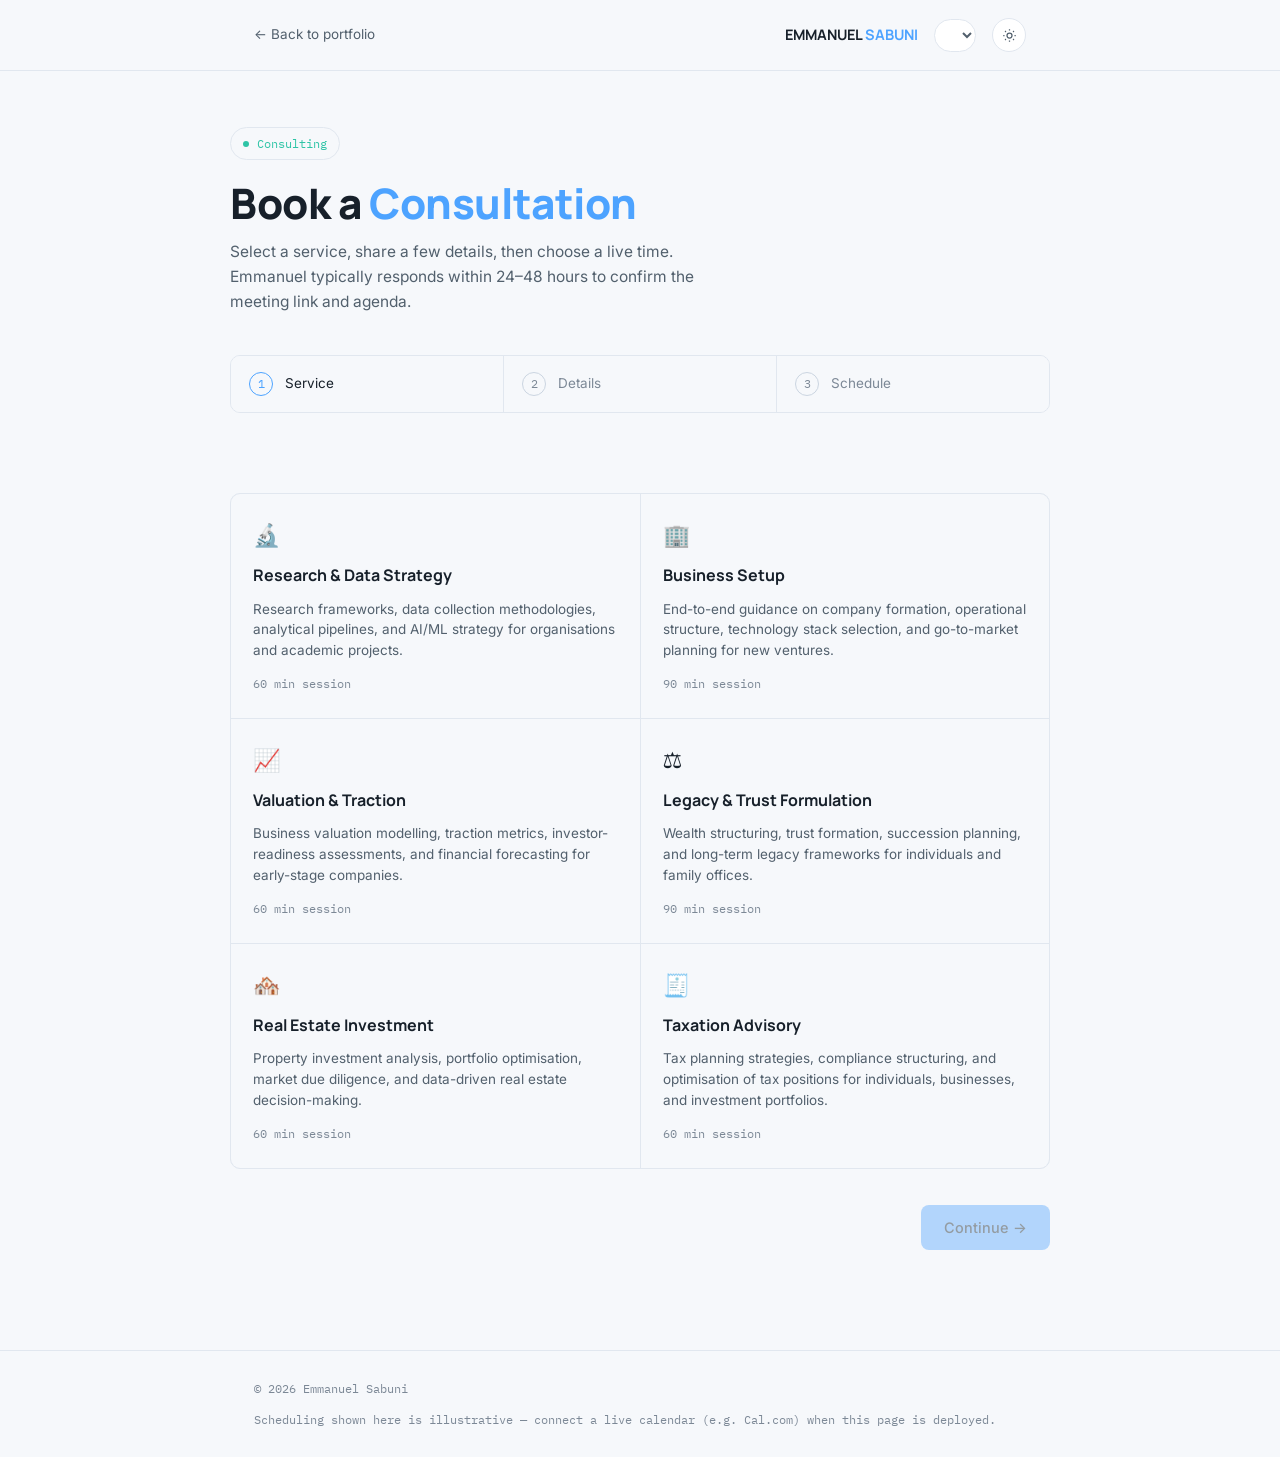
==== booking.html @ 579abdca "Update print statement to say 'Goodbye World'" ====
<!DOCTYPE html>
<html lang="en">
<head>
<meta charset="UTF-8">
<meta name="viewport" content="width=device-width, initial-scale=1.0">
<title>Book a Consultation — Emmanuel Sabuni</title>
<meta name="description" content="Book a consultation with Emmanuel Sabuni — Research &amp; Data Strategy, Business Setup, Valuation &amp; Traction, Legacy &amp; Trust Formulation, Real Estate Investment, or Taxation Advisory.">
<link rel="preconnect" href="https://fonts.googleapis.com">
<link rel="preconnect" href="https://fonts.gstatic.com" crossorigin>
<link href="https://fonts.googleapis.com/css2?family=Manrope:wght@500;600;700;800&family=Inter:wght@400;500;600&family=IBM+Plex+Mono:wght@400;500&family=Noto+Sans+Arabic:wght@400;500;600;700&display=swap" rel="stylesheet">
<link rel="stylesheet" href="assets/css/booking.css">
</head>
<body>

<div class="topbar">
  <div class="wrap topbar-inner">
    <a class="back-link" href="index.html" data-i18n="back_to_portfolio">← Back to portfolio</a>
    <div class="topbar-right">
      <span class="brand">EMMANUEL <span>SABUNI</span></span>
      <select class="lang-select" aria-label="Select language"></select>
      <button class="theme-toggle" id="themeToggle" type="button" aria-label="Toggle light and dark theme">
        <svg width="15" height="15" viewBox="0 0 24 24" fill="none" stroke="currentColor" stroke-width="2" aria-hidden="true"><circle cx="12" cy="12" r="4"></circle><path d="M12 2v2M12 20v2M4.9 4.9l1.4 1.4M17.7 17.7l1.4 1.4M2 12h2M20 12h2M4.9 19.1l1.4-1.4M17.7 6.3l1.4-1.4"></path></svg>
      </button>
    </div>
  </div>
</div>

<div class="bk-header wrap">
  <span class="eyebrow"><span class="dot"></span><span data-i18n="booking_eyebrow">Consulting</span></span>
  <h1 data-i18n-html="booking_heading_html">Book a <em>Consultation</em></h1>
  <p data-i18n="booking_sub">Select a service, share a few details, then choose a live time. Emmanuel typically responds within 24–48 hours to confirm the meeting link and agenda.</p>

  <div class="stepper" id="stepper">
    <div class="step-tab active" data-step="1"><span class="step-num">1</span><span class="step-label" data-i18n="step_service">Service</span></div>
    <div class="step-tab" data-step="2"><span class="step-num">2</span><span class="step-label" data-i18n="step_details">Details</span></div>
    <div class="step-tab" data-step="3"><span class="step-num">3</span><span class="step-label" data-i18n="step_schedule">Schedule</span></div>
  </div>
</div>

<div class="panel wrap">

  <!-- STEP 1: SERVICE -->
  <div class="step-view active" id="view-1">
    <div class="service-grid" id="serviceGrid">
      <button class="service-card" data-service="research" data-icon="🔬" data-duration-key="duration_60">
        <div class="service-icon">🔬</div>
        <h3 data-i18n="svc_research_title">Research &amp; Data Strategy</h3>
        <p data-i18n="svc_research_desc">Research frameworks, data collection methodologies, analytical pipelines, and AI/ML strategy for organisations and academic projects.</p>
        <div class="service-duration" data-i18n="duration_60">60 min session</div>
      </button>
      <button class="service-card" data-service="business" data-icon="🏢" data-duration-key="duration_90">
        <div class="service-icon">🏢</div>
        <h3 data-i18n="svc_business_title">Business Setup</h3>
        <p data-i18n="svc_business_desc">End-to-end guidance on company formation, operational structure, technology stack selection, and go-to-market planning for new ventures.</p>
        <div class="service-duration" data-i18n="duration_90">90 min session</div>
      </button>
      <button class="service-card" data-service="valuation" data-icon="📈" data-duration-key="duration_60">
        <div class="service-icon">📈</div>
        <h3 data-i18n="svc_valuation_title">Valuation &amp; Traction</h3>
        <p data-i18n="svc_valuation_desc">Business valuation modelling, traction metrics, investor-readiness assessments, and financial forecasting for early-stage companies.</p>
        <div class="service-duration" data-i18n="duration_60">60 min session</div>
      </button>
      <button class="service-card" data-service="legacy" data-icon="⚖️" data-duration-key="duration_90">
        <div class="service-icon">⚖️</div>
        <h3 data-i18n="svc_legacy_title">Legacy &amp; Trust Formulation</h3>
        <p data-i18n="svc_legacy_desc">Wealth structuring, trust formation, succession planning, and long-term legacy frameworks for individuals and family offices.</p>
        <div class="service-duration" data-i18n="duration_90">90 min session</div>
      </button>
      <button class="service-card" data-service="realestate" data-icon="🏘️" data-duration-key="duration_60">
        <div class="service-icon">🏘️</div>
        <h3 data-i18n="svc_realestate_title">Real Estate Investment</h3>
        <p data-i18n="svc_realestate_desc">Property investment analysis, portfolio optimisation, market due diligence, and data-driven real estate decision-making.</p>
        <div class="service-duration" data-i18n="duration_60">60 min session</div>
      </button>
      <button class="service-card" data-service="tax" data-icon="🧾" data-duration-key="duration_60">
        <div class="service-icon">🧾</div>
        <h3 data-i18n="svc_tax_title">Taxation Advisory</h3>
        <p data-i18n="svc_tax_desc">Tax planning strategies, compliance structuring, and optimisation of tax positions for individuals, businesses, and investment portfolios.</p>
        <div class="service-duration" data-i18n="duration_60">60 min session</div>
      </button>
    </div>
    <div class="step-actions">
      <span></span>
      <button class="btn btn-primary" id="toStep2" disabled type="button" data-i18n="btn_continue">Continue →</button>
    </div>
  </div>

  <!-- STEP 2: DETAILS -->
  <div class="step-view" id="view-2">
    <div class="selected-summary-chip" id="chipService"><span data-i18n="chip_you_selected">You selected</span> <strong>—</strong></div>
    <p style="color:var(--text-2);font-size:14.5px;margin-bottom:26px;" data-i18n="step2_intro">Tell Emmanuel a little about your goals, then choose a live time that is automatically checked against his calendar.</p>

    <form id="detailsForm" novalidate>
      <div class="form-grid">
        <div class="field" id="f-firstName">
          <label><span data-i18n="field_first_name">First name</span> <span class="req">*</span></label>
          <input type="text" name="firstName" autocomplete="given-name">
          <span class="field-error" data-i18n="err_first_name">Please enter your first name</span>
        </div>
        <div class="field" id="f-lastName">
          <label><span data-i18n="field_last_name">Last name</span> <span class="req">*</span></label>
          <input type="text" name="lastName" autocomplete="family-name">
          <span class="field-error" data-i18n="err_last_name">Please enter your last name</span>
        </div>
        <div class="field full" id="f-email">
          <label><span data-i18n="field_email">Email address</span> <span class="req">*</span></label>
          <input type="email" name="email" autocomplete="email">
          <span class="field-error" data-i18n="err_email">Please enter a valid email</span>
        </div>
        <div class="field">
          <label data-i18n="field_phone">Phone (optional)</label>
          <input type="tel" name="phone" autocomplete="tel">
        </div>
        <div class="field">
          <label data-i18n="field_org">Organisation / company (optional)</label>
          <input type="text" name="org">
        </div>
        <div class="field full" id="f-timezone">
          <label><span data-i18n="field_timezone">Your timezone</span> <span class="req">*</span></label>
          <select name="timezone">
            <option value="" data-i18n="opt_select">— Select —</option>
            <option>Africa/Lusaka (CAT, UTC+2)</option>
            <option>Europe/Moscow (MSK, UTC+3)</option>
            <option>Africa/Johannesburg (SAST, UTC+2)</option>
            <option>Africa/Nairobi (EAT, UTC+3)</option>
            <option>Africa/Lagos (WAT, UTC+1)</option>
            <option>Europe/London (GMT/BST)</option>
            <option>America/New_York (ET)</option>
            <option>America/Los_Angeles (PT)</option>
            <option>Asia/Dubai (GST, UTC+4)</option>
            <option data-i18n="tz_other">Other — I'll confirm by email</option>
          </select>
          <span class="field-error" data-i18n="err_timezone">Please select your timezone</span>
        </div>
        <div class="field full" id="f-brief">
          <label><span data-i18n="field_brief">Brief about your project or question</span> <span class="req">*</span></label>
          <textarea name="brief"></textarea>
          <span class="field-error" data-i18n="err_brief">Please provide a brief description</span>
        </div>
        <div class="field full">
          <label data-i18n="field_hearabout">How did you hear about me? (optional)</label>
          <select name="hearAbout">
            <option value="" data-i18n="opt_select">— Select —</option>
            <option data-i18n="hear_linkedin">LinkedIn</option>
            <option data-i18n="hear_website">Personal website</option>
            <option data-i18n="hear_referral">Referral from a colleague</option>
            <option data-i18n="hear_university">University / Academic network</option>
            <option data-i18n="hear_social">Social media</option>
            <option data-i18n="hear_other">Other</option>
          </select>
        </div>
      </div>
    </form>

    <div class="step-actions">
      <button class="btn btn-outline" id="toStep1" type="button" data-i18n="btn_back">← Back</button>
      <button class="btn btn-primary" id="toStep3" type="button" data-i18n="btn_choose_time">Choose a time →</button>
    </div>
  </div>

  <!-- STEP 3: SCHEDULE -->
  <div class="step-view" id="view-3">
    <div class="schedule-layout">
      <div class="summary-card">
        <h3 data-i18n="summary_heading">Consultation summary</h3>
        <div class="summary-row"><span class="k" data-i18n="label_service">SERVICE</span><span class="v" id="sumService">—</span></div>
        <div class="summary-row"><span class="k" data-i18n="label_duration">DURATION</span><span class="v" id="sumDuration">—</span></div>
        <div class="summary-row"><span class="k" data-i18n="label_name">NAME</span><span class="v" id="sumName">—</span></div>
        <div class="summary-row"><span class="k" data-i18n="label_email">EMAIL</span><span class="v" id="sumEmail">—</span></div>
        <div class="summary-row"><span class="k" data-i18n="label_timezone">TIMEZONE</span><span class="v" id="sumTimezone">—</span></div>
        <div class="summary-row"><span class="k" data-i18n="label_brief">BRIEF</span><span class="v" id="sumBrief">—</span></div>
        <div class="prep-note" data-i18n="prep_note">Your consultation details will be shared with Emmanuel when you book. He'll use your brief to prepare for the conversation.</div>
      </div>
      <div>
        <div class="slots-note" data-i18n="slots_note">Select a time below. Once connected to a live calendar, this step checks real-time availability and sends a confirmation email automatically.</div>
        <div class="day-tabs" id="dayTabs"></div>
        <div class="slot-grid" id="slotGrid"></div>
      </div>
    </div>
    <div class="step-actions">
      <button class="btn btn-outline" id="toStep2b" type="button" data-i18n="btn_edit_details">← Edit details</button>
      <button class="btn btn-primary" id="confirmBooking" disabled type="button" data-i18n="btn_confirm_booking">Confirm booking →</button>
    </div>
  </div>

  <!-- STEP 4: CONFIRMATION -->
  <div class="step-view" id="view-4">
    <div class="confirm-wrap">
      <div class="confirm-icon">✓</div>
      <h2 data-i18n-html="confirm_heading_html">Booking <em>Confirmed</em></h2>
      <p data-i18n="confirm_text">Your consultation request has been submitted. A confirmation email is on its way. Emmanuel typically responds within 24–48 hours to finalise the meeting link and agenda.</p>
      <div class="confirm-summary">
        <div class="summary-row"><span class="k" data-i18n="label_service">SERVICE</span><span class="v" id="cf-service">—</span></div>
        <div class="summary-row"><span class="k" data-i18n="label_when">WHEN</span><span class="v" id="cf-when">—</span></div>
        <div class="summary-row"><span class="k" data-i18n="label_name">NAME</span><span class="v" id="cf-name">—</span></div>
        <div class="summary-row"><span class="k" data-i18n="label_email">EMAIL</span><span class="v" id="cf-email">—</span></div>
      </div>
      <div class="confirm-actions">
        <a class="btn btn-outline" href="index.html" data-i18n="back_to_portfolio">← Back to portfolio</a>
        <button class="btn btn-primary" id="bookAnother" type="button" data-i18n="btn_book_another">Book another</button>
      </div>
    </div>
  </div>

</div>

<footer>
  <div class="wrap footer-inner">
    <span class="footer-copy">© 2026 Emmanuel Sabuni</span>
    <span class="footer-copy" data-i18n="footer_note">Scheduling shown here is illustrative — connect a live calendar (e.g. Cal.com) when this page is deployed.</span>
  </div>
</footer>

<script src="assets/js/translations.js" defer></script>
<script src="assets/js/i18n.js" defer></script>
<script src="assets/js/booking.js" defer></script>
</body>
</html>
---- assets/css/booking.css ----
:root{
  --bg:#080D14;
  --bg-2:#0D141D;
  --card:#111B26;
  --card-hover:#152230;
  --text:#F4F7FA;
  --text-2:#9AA8B7;
  --text-3:#5E6C7A;
  --accent:#4DA3FF;
  --research:#8B7CFF;
  --finance:#2EC4A6;
  --warn:#E45B5B;
  --border:#1E2A38;
  --border-strong:#2B3B4C;
  --radius-s:6px;
  --radius-m:10px;
  --radius-l:16px;
  --maxw:820px;
  --font-display:'Manrope',system-ui,sans-serif;
  --font-body:'Inter',system-ui,sans-serif;
  --font-mono:'IBM Plex Mono',monospace;
  color-scheme: dark;
}
:root[data-theme="light"]{
  --bg:#F6F8FB; --bg-2:#FFFFFF; --card:#FFFFFF; --card-hover:#EEF2F7;
  --text:#17202A; --text-2:#52606D; --text-3:#7C8896;
  --border:#E1E7EF; --border-strong:#CBD5E1;
  color-scheme: light;
}
@media (prefers-color-scheme: light){
  :root:not([data-theme="dark"]){
    --bg:#F6F8FB; --bg-2:#FFFFFF; --card:#FFFFFF; --card-hover:#EEF2F7;
    --text:#17202A; --text-2:#52606D; --text-3:#7C8896;
    --border:#E1E7EF; --border-strong:#CBD5E1;
    color-scheme: light;
  }
}
*{box-sizing:border-box;}
@media (prefers-reduced-motion: reduce){
  *{animation-duration:0.001ms !important; animation-iteration-count:1 !important; transition-duration:0.001ms !important;}
}
body{
  margin:0;background:var(--bg);color:var(--text);
  font-family:var(--font-body);font-size:16px;line-height:1.6;
  -webkit-font-smoothing:antialiased;
  transition:background .3s ease, color .3s ease;
}
a{color:inherit;text-decoration:none;}
h1,h2,h3,h4{font-family:var(--font-display);margin:0;color:var(--text);}
p{margin:0;}
.wrap{max-width:var(--maxw);margin:0 auto;padding:0 24px;}
.label{font-family:var(--font-mono);font-size:12px;letter-spacing:0.02em;color:var(--text-3);}
::selection{background:var(--accent);color:#04141F;}
a:focus-visible, button:focus-visible, input:focus-visible, select:focus-visible, textarea:focus-visible{
  outline:2px solid var(--accent);outline-offset:2px;border-radius:4px;
}

/* topbar */
.topbar{border-bottom:1px solid var(--border);padding:18px 0;}
.topbar-inner{display:flex;align-items:center;justify-content:space-between;}
.back-link{font-size:13.5px;color:var(--text-2);display:flex;align-items:center;gap:6px;}
.back-link:hover{color:var(--text);}
.brand{font-family:var(--font-display);font-weight:700;font-size:14.5px;}
.brand span{color:var(--accent);}
.theme-toggle{
  width:34px;height:34px;border-radius:50%;border:1px solid var(--border);background:var(--card);
  color:var(--text-2);display:flex;align-items:center;justify-content:center;cursor:pointer;
  transition:border-color .2s ease,color .2s ease;
}
.theme-toggle:hover{border-color:var(--accent);color:var(--accent);}
.topbar-right{display:flex;align-items:center;gap:16px;}

/* header */
.bk-header{padding:56px 0 36px;text-align:left;}
.eyebrow{
  display:inline-flex;align-items:center;gap:8px;font-family:var(--font-mono);font-size:12px;color:var(--finance);
  border:1px solid var(--border);padding:6px 12px;border-radius:999px;margin-bottom:20px;
}
.eyebrow .dot{width:6px;height:6px;border-radius:50%;background:var(--finance);}
.bk-header h1{font-size:clamp(30px,4.4vw,42px);font-weight:800;letter-spacing:-0.01em;line-height:1.1;}
.bk-header h1 em{color:var(--accent);font-style:normal;}
.bk-header p{margin-top:14px;color:var(--text-2);font-size:15.5px;max-width:52ch;}

/* stepper */
.stepper{display:flex;gap:0;margin:40px 0 0;border:1px solid var(--border);border-radius:var(--radius-m);overflow:hidden;}
.step-tab{
  flex:1;padding:16px 18px;display:flex;align-items:center;gap:12px;background:var(--bg);
  border-right:1px solid var(--border);position:relative;
}
.step-tab:last-child{border-right:none;}
.step-num{
  font-family:var(--font-mono);font-size:12px;width:24px;height:24px;border-radius:50%;
  border:1px solid var(--border-strong);display:flex;align-items:center;justify-content:center;color:var(--text-3);
  flex:none;transition:all .2s ease;
}
.step-tab.active .step-num{border-color:var(--accent);color:var(--accent);}
.step-tab.done .step-num{background:var(--accent);border-color:var(--accent);color:#04141F;}
.step-label{font-size:13.5px;color:var(--text-3);}
.step-tab.active .step-label{color:var(--text);}
.step-tab.done .step-label{color:var(--text-2);}

/* main panel */
.panel{padding:44px 0 100px;}
.step-view{display:none;}
.step-view.active{display:block;}

/* service cards */
.service-grid{display:grid;grid-template-columns:1fr 1fr;gap:1px;background:var(--border);border:1px solid var(--border);border-radius:var(--radius-m);overflow:hidden;}
@media (max-width:640px){.service-grid{grid-template-columns:1fr;}}
.service-card{
  background:var(--bg);padding:24px 22px;cursor:pointer;text-align:left;border:none;color:inherit;font:inherit;
  display:flex;flex-direction:column;gap:10px;transition:background .2s ease;
}
.service-card:hover{background:var(--card-hover);}
.service-card.selected{background:var(--card);box-shadow:inset 0 0 0 1.5px var(--accent);}
.service-icon{font-size:22px;}
.service-card h3{font-size:16px;}
.service-card p{font-size:13.5px;color:var(--text-2);line-height:1.55;}
.service-duration{font-family:var(--font-mono);font-size:11.5px;color:var(--text-3);margin-top:auto;padding-top:4px;}

.step-actions{display:flex;justify-content:space-between;align-items:center;margin-top:36px;gap:12px;}
.btn{
  font-family:var(--font-body);font-weight:500;font-size:14.5px;padding:13px 22px;border-radius:8px;
  border:1px solid transparent;cursor:pointer;display:inline-flex;align-items:center;gap:8px;
  transition:transform .18s ease,background .2s ease,border-color .2s ease,color .2s ease;
}
.btn:active{transform:scale(0.98);}
.btn-primary{background:var(--accent);color:#04141F;}
.btn-primary:hover{background:#6BB3FF;}
.btn-primary:disabled{opacity:0.4;cursor:not-allowed;}
.btn-primary:disabled:hover{background:var(--accent);}
.btn-outline{border-color:var(--border-strong);color:var(--text);background:none;}
.btn-outline:hover{border-color:var(--accent);color:var(--accent);}

/* form */
.form-grid{display:grid;grid-template-columns:1fr 1fr;gap:18px;}
@media (max-width:640px){.form-grid{grid-template-columns:1fr;}}
.field{display:flex;flex-direction:column;gap:8px;}
.field.full{grid-column:1 / -1;}
.field label{font-size:13px;color:var(--text-2);}
.field label .req{color:var(--warn);}
.field input, .field select, .field textarea{
  font-family:var(--font-body);font-size:14.5px;color:var(--text);
  background:var(--bg-2);border:1px solid var(--border);border-radius:8px;padding:11px 13px;
  transition:border-color .2s ease;
}
.field input:focus, .field select:focus, .field textarea:focus{border-color:var(--accent);outline:none;}
.field textarea{resize:vertical;min-height:96px;font-family:var(--font-body);}
.field-error{font-size:12.5px;color:var(--warn);display:none;}
.field.invalid input, .field.invalid select, .field.invalid textarea{border-color:var(--warn);}
.field.invalid .field-error{display:block;}
.selected-summary-chip{
  display:inline-flex;align-items:center;gap:10px;border:1px solid var(--border);border-radius:999px;
  padding:8px 16px;font-size:13.5px;color:var(--text-2);margin-bottom:28px;
}
.selected-summary-chip strong{color:var(--text);font-weight:500;}

/* schedule / summary */
.schedule-layout{display:grid;grid-template-columns:0.9fr 1.1fr;gap:32px;}
@media (max-width:760px){.schedule-layout{grid-template-columns:1fr;}}
.summary-card{border:1px solid var(--border);border-radius:var(--radius-m);padding:24px;height:fit-content;background:var(--bg-2);}
.summary-card h3{font-size:14px;margin-bottom:16px;}
.summary-row{display:flex;justify-content:space-between;gap:12px;padding:10px 0;border-bottom:1px solid var(--border);font-size:13.5px;}
.summary-row:last-child{border-bottom:none;}
.summary-row .k{color:var(--text-3);font-family:var(--font-mono);font-size:11.5px;}
.summary-row .v{color:var(--text);text-align:right;max-width:60%;}
.prep-note{margin-top:18px;padding-top:18px;border-top:1px solid var(--border);font-size:12.5px;color:var(--text-3);line-height:1.6;}

.slots-note{font-size:13px;color:var(--text-3);margin-bottom:20px;line-height:1.6;border-left:2px solid var(--research);padding-left:14px;}
.day-tabs{display:flex;gap:8px;margin-bottom:20px;flex-wrap:wrap;}
.day-tab{
  font-family:var(--font-mono);font-size:12px;padding:8px 13px;border-radius:8px;border:1px solid var(--border);
  background:var(--bg);color:var(--text-2);cursor:pointer;
}
.day-tab.active{border-color:var(--accent);color:var(--accent);}
.slot-grid{display:grid;grid-template-columns:repeat(3,1fr);gap:10px;}
@media (max-width:480px){.slot-grid{grid-template-columns:repeat(2,1fr);}}
.slot-btn{
  font-family:var(--font-mono);font-size:13px;padding:11px 8px;border-radius:8px;border:1px solid var(--border);
  background:var(--bg);color:var(--text-2);cursor:pointer;text-align:center;transition:all .15s ease;
}
.slot-btn:hover{border-color:var(--border-strong);}
.slot-btn.selected{border-color:var(--accent);color:var(--accent);background:var(--card);}

/* confirmation */
.confirm-wrap{text-align:center;padding:40px 0 20px;}
.confirm-icon{
  width:64px;height:64px;border-radius:50%;border:1.5px solid var(--finance);color:var(--finance);
  display:flex;align-items:center;justify-content:center;margin:0 auto 26px;font-size:28px;
}
.confirm-wrap h2{font-size:clamp(24px,3.4vw,32px);}
.confirm-wrap h2 em{color:var(--finance);font-style:normal;}
.confirm-wrap p{margin-top:14px;color:var(--text-2);font-size:15px;max-width:48ch;margin-left:auto;margin-right:auto;line-height:1.65;}
.confirm-summary{margin:32px auto 0;max-width:420px;text-align:left;border:1px solid var(--border);border-radius:var(--radius-m);padding:20px 22px;background:var(--bg-2);}
.confirm-actions{margin-top:32px;display:flex;justify-content:center;gap:12px;flex-wrap:wrap;}

footer{border-top:1px solid var(--border);padding:28px 0;}
.footer-inner{display:flex;justify-content:space-between;align-items:center;flex-wrap:wrap;gap:12px;}
.footer-copy{font-family:var(--font-mono);font-size:12px;color:var(--text-3);}
/* ---------- LANGUAGE SWITCHER ---------- */
.lang-select{
  font-family:var(--font-mono);
  font-size:12px;
  color:var(--text-2);
  background:var(--card);
  border:1px solid var(--border);
  border-radius:999px;
  padding:7px 10px;
  cursor:pointer;
  transition:border-color .2s ease, color .2s ease;
}
.lang-select:hover{border-color:var(--accent);color:var(--text);}
.lang-select:focus-visible{outline:2px solid var(--accent);outline-offset:2px;}

/* ---------- RTL SUPPORT (Arabic) ---------- */
:root[lang="ar"] body, .rtl-lang body{
  font-family:'Noto Sans Arabic', var(--font-body);
}
:root[lang="ar"] h1, :root[lang="ar"] h2, :root[lang="ar"] h3, :root[lang="ar"] h4,
.rtl-lang h1, .rtl-lang h2, .rtl-lang h3, .rtl-lang h4{
  font-family:'Noto Sans Arabic', var(--font-display);
}
.rtl-lang .field-error{text-align:right;}
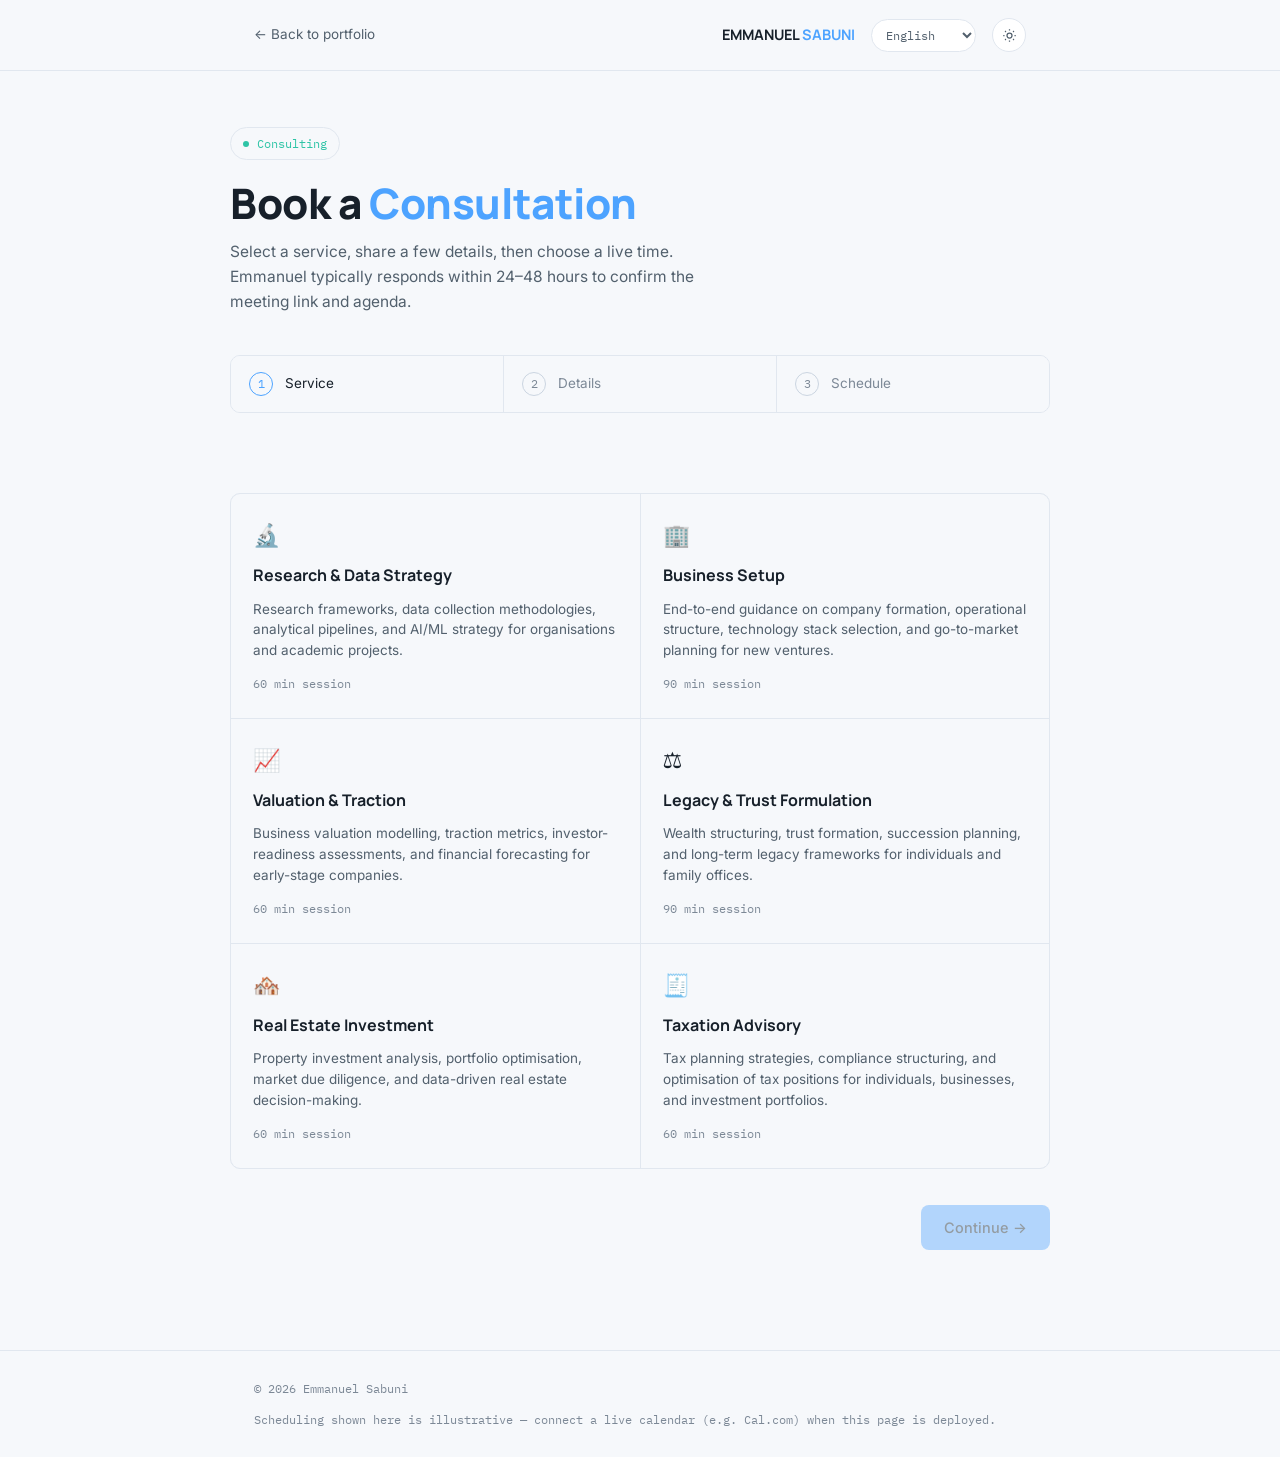
==== commit 26890bf6: "Update booking.html" ====
--- a/booking.html
+++ b/booking.html
@@ -172,14 +172,14 @@
         <div class="prep-note" data-i18n="prep_note">Your consultation details will be shared with Emmanuel when you book. He'll use your brief to prepare for the conversation.</div>
       </div>
       <div>
-        <div class="slots-note" data-i18n="slots_note">Select a time below. Once connected to a live calendar, this step checks real-time availability and sends a confirmation email automatically.</div>
-        <div class="day-tabs" id="dayTabs"></div>
-        <div class="slot-grid" id="slotGrid"></div>
+        <div class="slots-note" data-i18n="slots_note">Select a time below — this checks Emmanuel's calendar in real time and sends the confirmation email automatically.</div>
+        <div id="cal-inline" class="cal-embed" aria-label="Live consultation scheduler"></div>
+        <div class="cal-setup-note" id="calSetupNote" data-i18n="cal_setup_note" hidden>The live calendar isn't available in this preview environment — it will load correctly once this page is deployed to its own domain.</div>
       </div>
     </div>
     <div class="step-actions">
       <button class="btn btn-outline" id="toStep2b" type="button" data-i18n="btn_edit_details">← Edit details</button>
-      <button class="btn btn-primary" id="confirmBooking" disabled type="button" data-i18n="btn_confirm_booking">Confirm booking →</button>
+      <span></span>
     </div>
   </div>
 
@@ -207,7 +207,7 @@
 <footer>
   <div class="wrap footer-inner">
     <span class="footer-copy">© 2026 Emmanuel Sabuni</span>
-    <span class="footer-copy" data-i18n="footer_note">Scheduling shown here is illustrative — connect a live calendar (e.g. Cal.com) when this page is deployed.</span>
+    <span class="footer-copy" data-i18n="footer_note">Scheduling is powered by Cal.com and checks real-time availability once this page is live on its own domain.</span>
   </div>
 </footer>
 
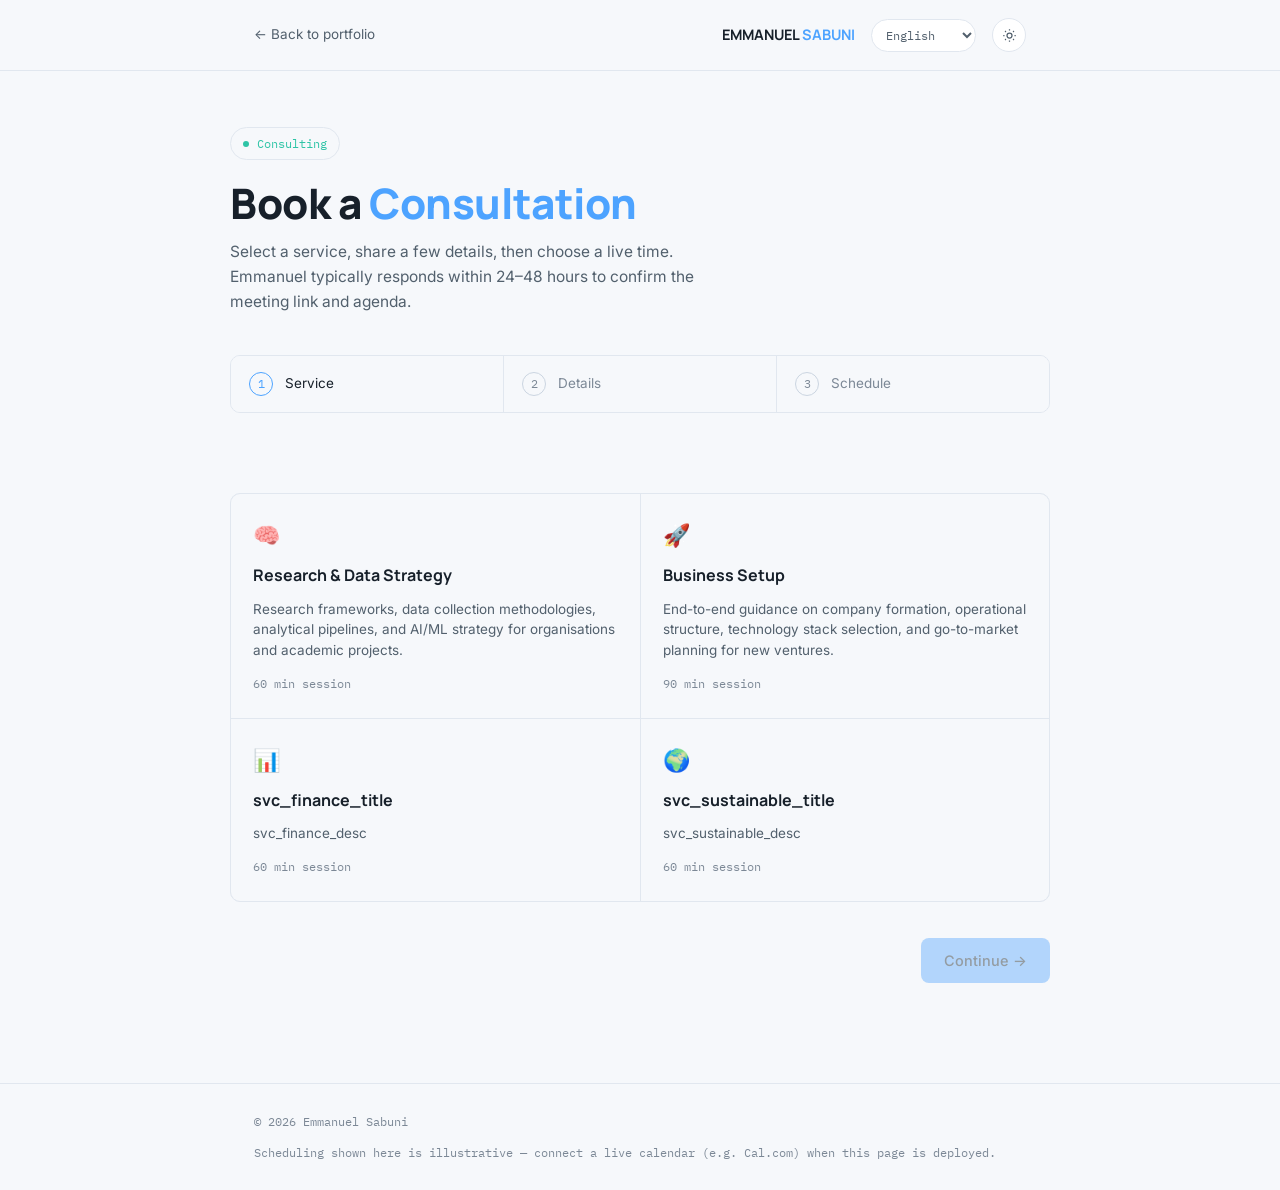
==== commit f7a8060e: "Revise service cards in booking.html Updated service cards with new titles, icons, and descriptions " ====
--- a/booking.html
+++ b/booking.html
@@ -42,40 +42,28 @@
   <!-- STEP 1: SERVICE -->
   <div class="step-view active" id="view-1">
     <div class="service-grid" id="serviceGrid">
-      <button class="service-card" data-service="research" data-icon="🔬" data-duration-key="duration_60">
-        <div class="service-icon">🔬</div>
-        <h3 data-i18n="svc_research_title">Research &amp; Data Strategy</h3>
-        <p data-i18n="svc_research_desc">Research frameworks, data collection methodologies, analytical pipelines, and AI/ML strategy for organisations and academic projects.</p>
+      <button class="service-card" data-service="research" data-icon="🧠" data-duration-key="duration_60">
+        <div class="service-icon">🧠</div>
+        <h3 data-i18n="svc_research_title">AI, Data &amp; Research Strategy</h3>
+        <p data-i18n="svc_research_desc">Research methodology, AI/ML strategy, and data pipelines for organisations, researchers, and data-driven projects.</p>
         <div class="service-duration" data-i18n="duration_60">60 min session</div>
       </button>
-      <button class="service-card" data-service="business" data-icon="🏢" data-duration-key="duration_90">
-        <div class="service-icon">🏢</div>
-        <h3 data-i18n="svc_business_title">Business Setup</h3>
-        <p data-i18n="svc_business_desc">End-to-end guidance on company formation, operational structure, technology stack selection, and go-to-market planning for new ventures.</p>
+      <button class="service-card" data-service="business" data-icon="🚀" data-duration-key="duration_90">
+        <div class="service-icon">🚀</div>
+        <h3 data-i18n="svc_business_title">Business, Digital &amp; AI Strategy</h3>
+        <p data-i18n="svc_business_desc">Business model design, technology architecture, and AI adoption strategy for founders and teams building or scaling a venture.</p>
         <div class="service-duration" data-i18n="duration_90">90 min session</div>
       </button>
-      <button class="service-card" data-service="valuation" data-icon="📈" data-duration-key="duration_60">
-        <div class="service-icon">📈</div>
-        <h3 data-i18n="svc_valuation_title">Valuation &amp; Traction</h3>
-        <p data-i18n="svc_valuation_desc">Business valuation modelling, traction metrics, investor-readiness assessments, and financial forecasting for early-stage companies.</p>
+      <button class="service-card" data-service="finance" data-icon="📊" data-duration-key="duration_60">
+        <div class="service-icon">📊</div>
+        <h3 data-i18n="svc_finance_title">Financial Modeling &amp; Investment Analytics</h3>
+        <p data-i18n="svc_finance_desc">Financial modelling, valuation, and portfolio or real-estate investment analysis for businesses and investors.</p>
         <div class="service-duration" data-i18n="duration_60">60 min session</div>
       </button>
-      <button class="service-card" data-service="legacy" data-icon="⚖️" data-duration-key="duration_90">
-        <div class="service-icon">⚖️</div>
-        <h3 data-i18n="svc_legacy_title">Legacy &amp; Trust Formulation</h3>
-        <p data-i18n="svc_legacy_desc">Wealth structuring, trust formation, succession planning, and long-term legacy frameworks for individuals and family offices.</p>
-        <div class="service-duration" data-i18n="duration_90">90 min session</div>
-      </button>
-      <button class="service-card" data-service="realestate" data-icon="🏘️" data-duration-key="duration_60">
-        <div class="service-icon">🏘️</div>
-        <h3 data-i18n="svc_realestate_title">Real Estate Investment</h3>
-        <p data-i18n="svc_realestate_desc">Property investment analysis, portfolio optimisation, market due diligence, and data-driven real estate decision-making.</p>
-        <div class="service-duration" data-i18n="duration_60">60 min session</div>
-      </button>
-      <button class="service-card" data-service="tax" data-icon="🧾" data-duration-key="duration_60">
-        <div class="service-icon">🧾</div>
-        <h3 data-i18n="svc_tax_title">Taxation Advisory</h3>
-        <p data-i18n="svc_tax_desc">Tax planning strategies, compliance structuring, and optimisation of tax positions for individuals, businesses, and investment portfolios.</p>
+      <button class="service-card" data-service="sustainable" data-icon="🌍" data-duration-key="duration_60">
+        <div class="service-icon">🌍</div>
+        <h3 data-i18n="svc_sustainable_title">Sustainable Finance &amp; Risk Analytics</h3>
+        <p data-i18n="svc_sustainable_desc">ESG and climate-risk analytics, financial risk modelling, and AI-informed approaches to sustainable investment decisions.</p>
         <div class="service-duration" data-i18n="duration_60">60 min session</div>
       </button>
     </div>
--- a/assets/css/booking.css
+++ b/assets/css/booking.css
@@ -221,3 +221,22 @@
   font-family:'Noto Sans Arabic', var(--font-display);
 }
 .rtl-lang .field-error{text-align:right;}
+
+/* ---------- CAL.COM EMBED ---------- */
+.cal-embed{
+  min-height:650px;
+  border:1px solid var(--border);
+  border-radius:var(--radius-m);
+  background:var(--bg-2);
+  overflow:hidden;
+}
+.cal-setup-note{
+  font-family:var(--font-mono);
+  font-size:12px;
+  line-height:1.7;
+  color:var(--text-3);
+  border:1px dashed var(--border-strong);
+  border-radius:var(--radius-m);
+  padding:16px;
+  margin-top:14px;
+}
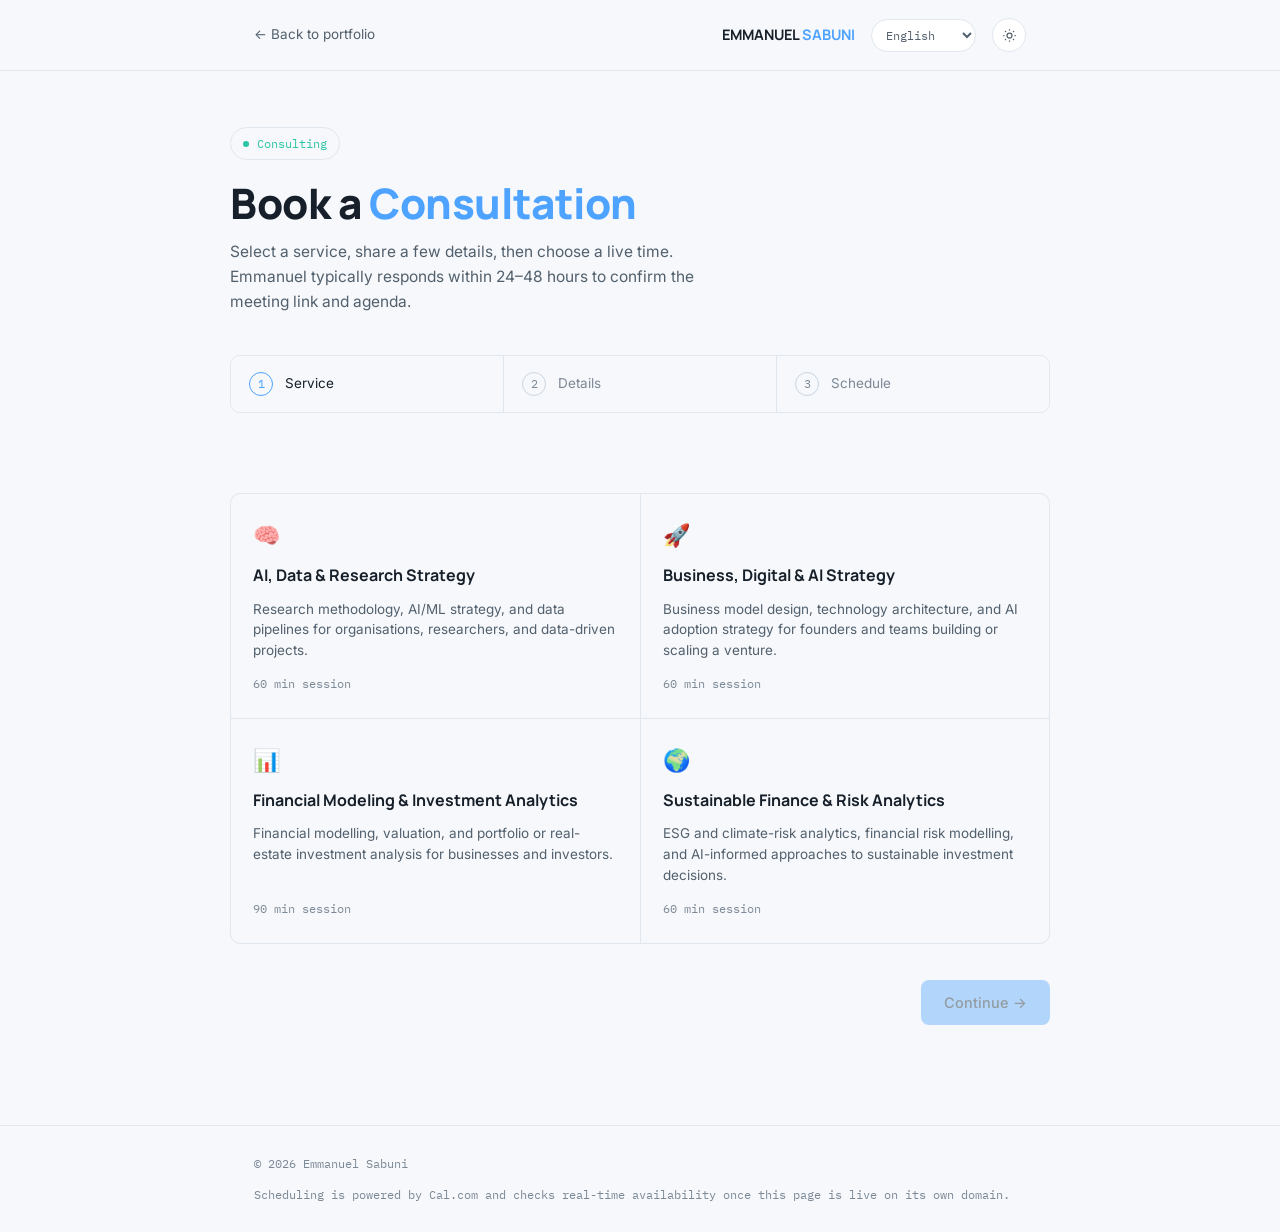
==== commit 8b774106: "Update service durations in booking.html" ====
--- a/booking.html
+++ b/booking.html
@@ -48,17 +48,17 @@
         <p data-i18n="svc_research_desc">Research methodology, AI/ML strategy, and data pipelines for organisations, researchers, and data-driven projects.</p>
         <div class="service-duration" data-i18n="duration_60">60 min session</div>
       </button>
-      <button class="service-card" data-service="business" data-icon="🚀" data-duration-key="duration_90">
+      <button class="service-card" data-service="business" data-icon="🚀" data-duration-key="duration_60">
         <div class="service-icon">🚀</div>
         <h3 data-i18n="svc_business_title">Business, Digital &amp; AI Strategy</h3>
         <p data-i18n="svc_business_desc">Business model design, technology architecture, and AI adoption strategy for founders and teams building or scaling a venture.</p>
-        <div class="service-duration" data-i18n="duration_90">90 min session</div>
-      </button>
-      <button class="service-card" data-service="finance" data-icon="📊" data-duration-key="duration_60">
+        <div class="service-duration" data-i18n="duration_60">60 min session</div>
+      </button>
+      <button class="service-card" data-service="finance" data-icon="📊" data-duration-key="duration_90">
         <div class="service-icon">📊</div>
         <h3 data-i18n="svc_finance_title">Financial Modeling &amp; Investment Analytics</h3>
         <p data-i18n="svc_finance_desc">Financial modelling, valuation, and portfolio or real-estate investment analysis for businesses and investors.</p>
-        <div class="service-duration" data-i18n="duration_60">60 min session</div>
+        <div class="service-duration" data-i18n="duration_90">90 min session</div>
       </button>
       <button class="service-card" data-service="sustainable" data-icon="🌍" data-duration-key="duration_60">
         <div class="service-icon">🌍</div>
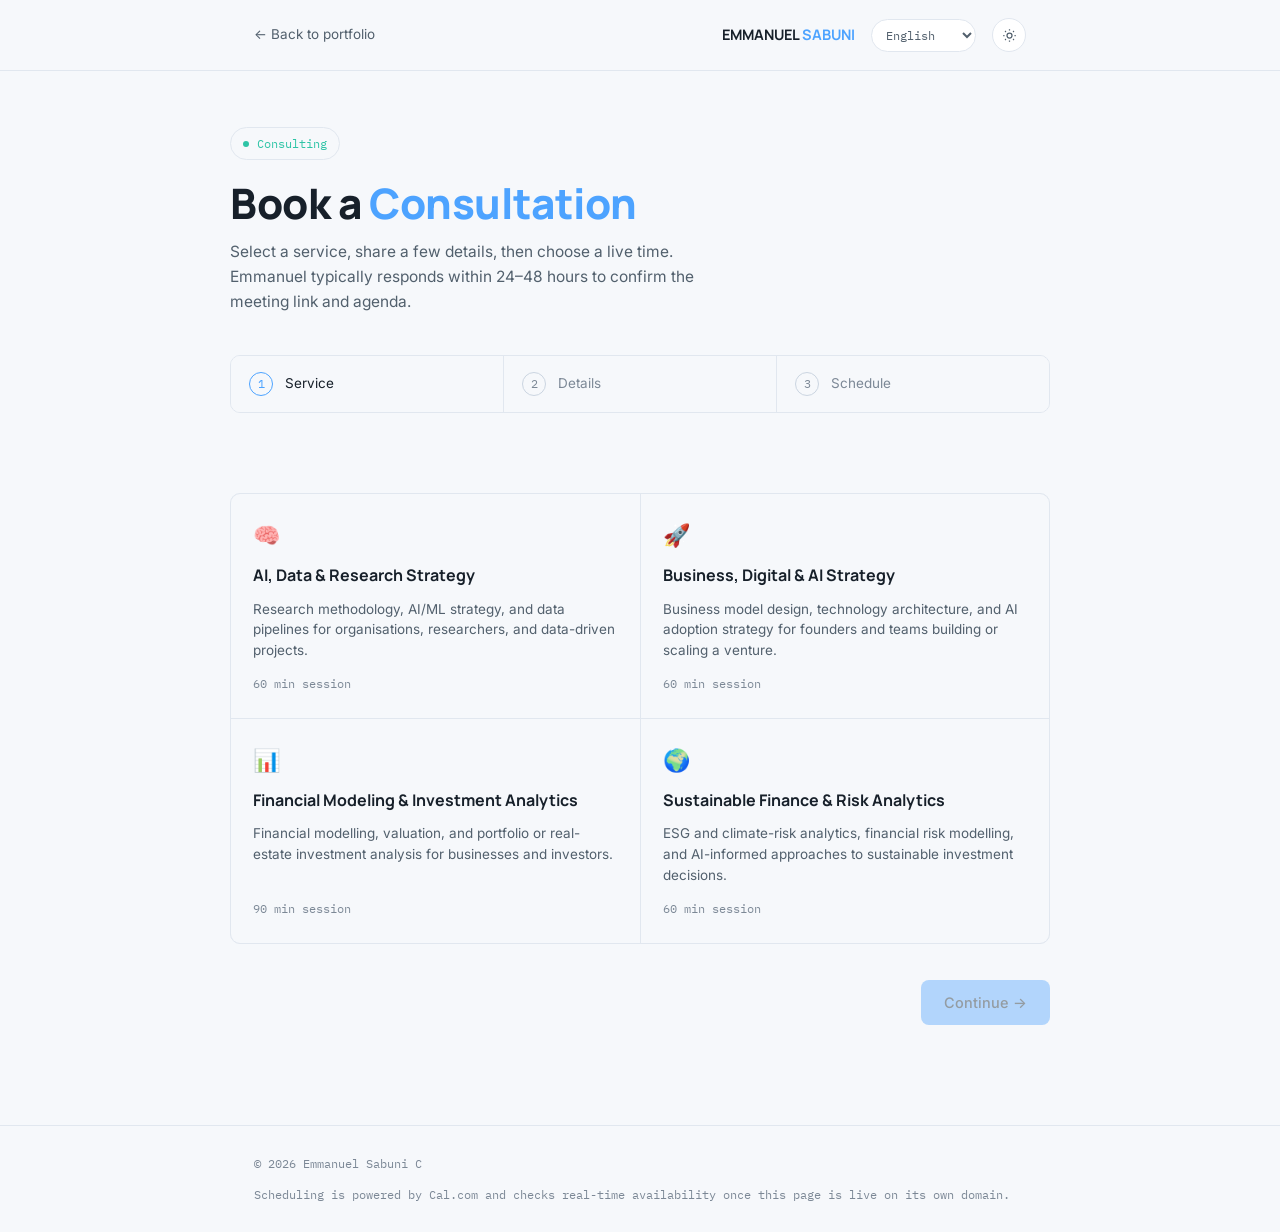
==== commit 07cf4419: "Update booking.html" ====
--- a/booking.html
+++ b/booking.html
@@ -194,8 +194,8 @@
 
 <footer>
   <div class="wrap footer-inner">
-    <span class="footer-copy">© 2026 Emmanuel Sabuni</span>
-    <span class="footer-copy" data-i18n="footer_note">Scheduling is powered by Cal.com and checks real-time availability once this page is live on its own domain.</span>
+    <span class="footer-copy">© 2026 Emmanuel Sabuni C</span>
+    <span class="footer-copy" data-i18n="footer_note">Scheduling is powered by Cal.com</span>
   </div>
 </footer>
 
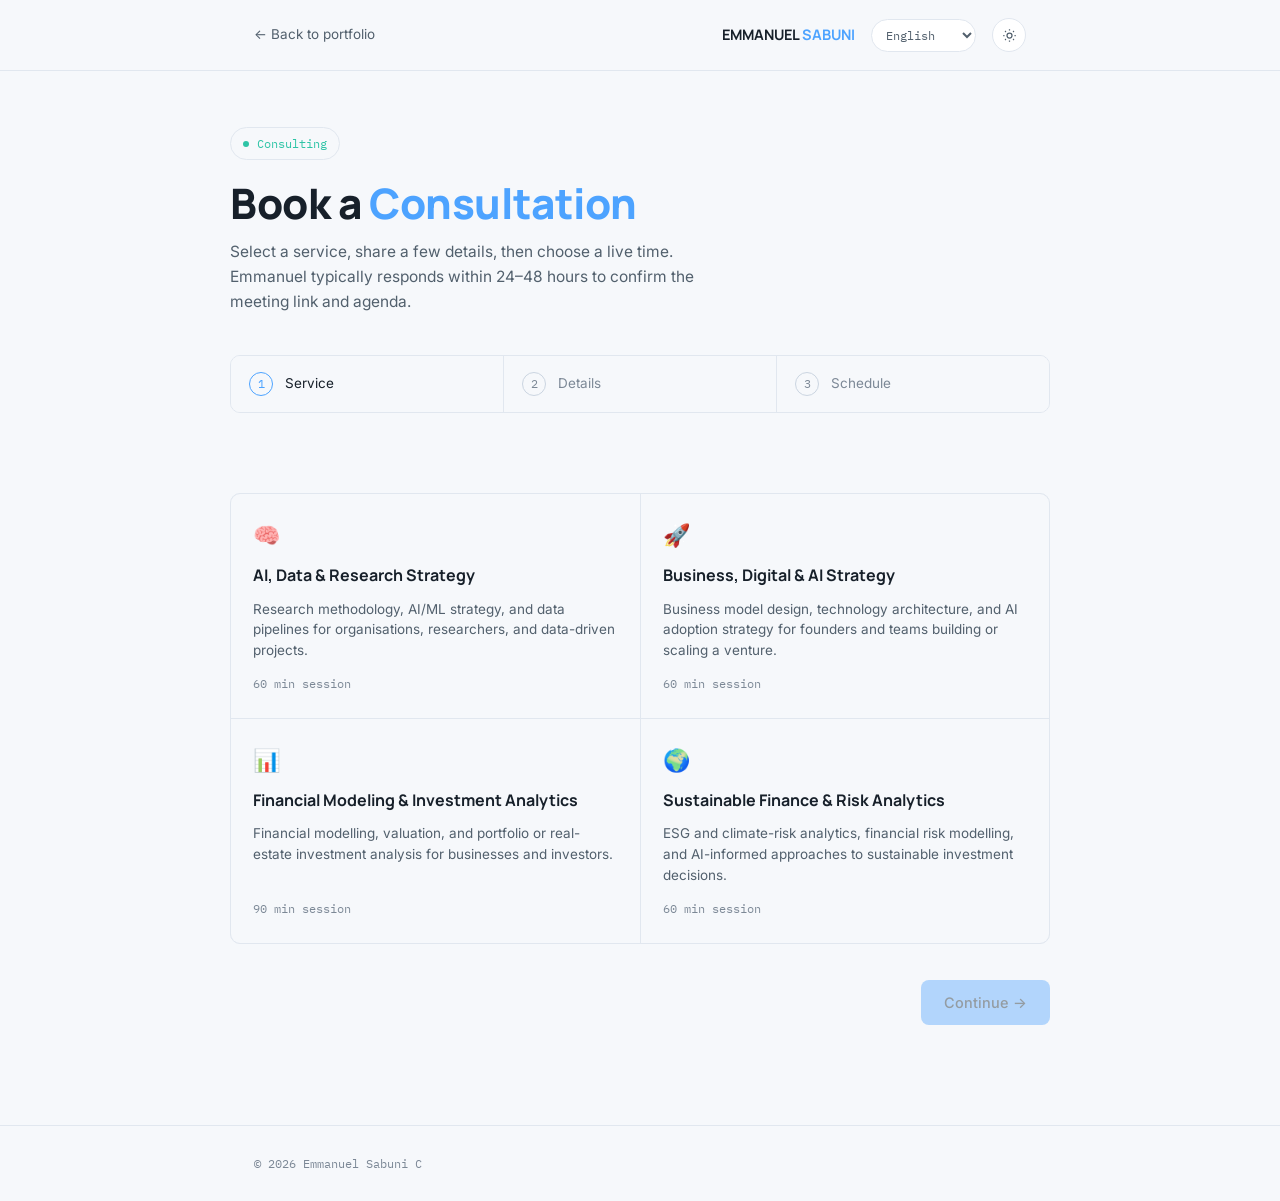
==== commit f374ca76: "Remove footer note about scheduling service Removed the footer note about scheduling powered by Cal." ====
--- a/booking.html
+++ b/booking.html
@@ -195,7 +195,7 @@
 <footer>
   <div class="wrap footer-inner">
     <span class="footer-copy">© 2026 Emmanuel Sabuni C</span>
-    <span class="footer-copy" data-i18n="footer_note">Scheduling is powered by Cal.com</span>
+   
   </div>
 </footer>
 
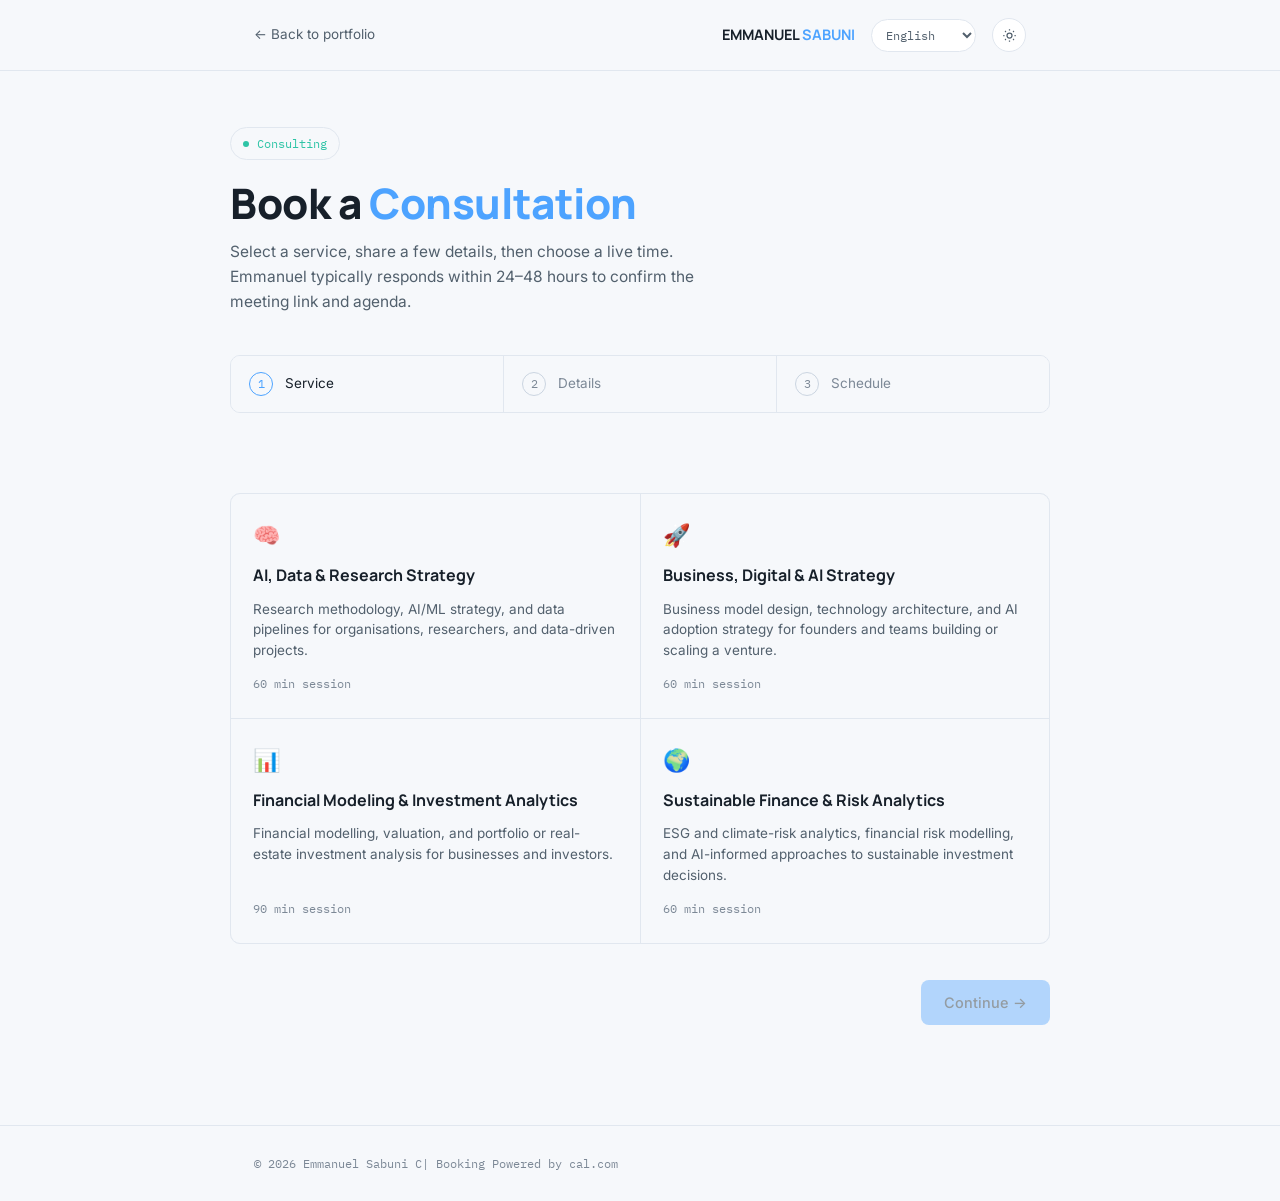
==== commit fca1784e: "Update footer to include booking powered by cal.com" ====
--- a/booking.html
+++ b/booking.html
@@ -194,7 +194,7 @@
 
 <footer>
   <div class="wrap footer-inner">
-    <span class="footer-copy">© 2026 Emmanuel Sabuni C</span>
+    <span class="footer-copy">© 2026 Emmanuel Sabuni C| Booking Powered by cal.com </span>
    
   </div>
 </footer>
